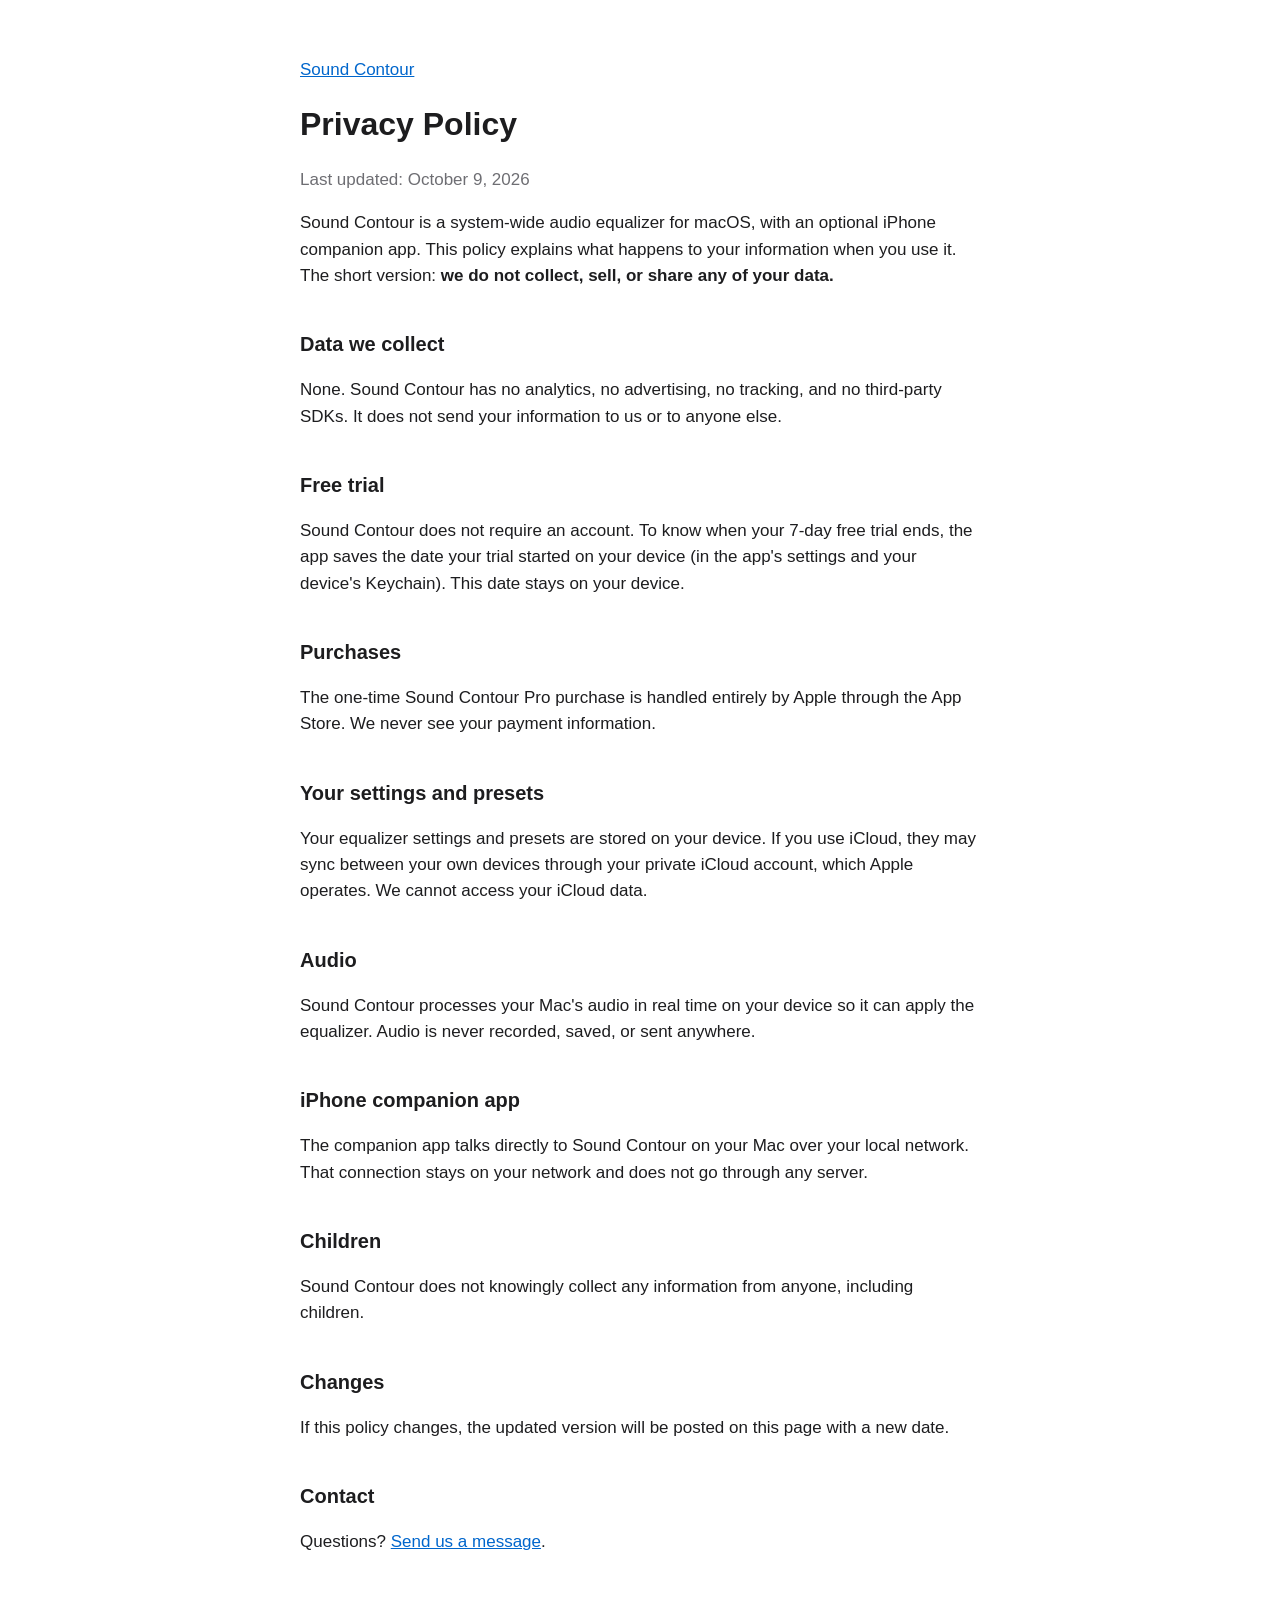
==== privacy.html @ 9fc978d5 "Add files via upload" ====
<!doctype html>
<html lang="en">
<head>
<meta charset="utf-8">
<meta name="viewport" content="width=device-width, initial-scale=1">
<title>Sound Contour – Privacy Policy</title>
<link rel="stylesheet" href="style.css">
</head>
<body>
<main>
<p><a href="index.html">Sound Contour</a></p>
<h1>Privacy Policy</h1>
<p class="muted">Last updated: October 9, 2026</p>

<p>Sound Contour is a system-wide audio equalizer for macOS, with an optional iPhone companion app. This policy explains what happens to your information when you use it. The short version: <strong>we do not collect, sell, or share any of your data.</strong></p>

<h2>Data we collect</h2>
<p>None. Sound Contour has no analytics, no advertising, no tracking, and no third-party SDKs. It does not send your information to us or to anyone else.</p>

<h2>Free trial</h2>
<p>Sound Contour does not require an account. To know when your 7-day free trial ends, the app saves the date your trial started on your device (in the app's settings and your device's Keychain). This date stays on your device.</p>

<h2>Purchases</h2>
<p>The one-time Sound Contour Pro purchase is handled entirely by Apple through the App Store. We never see your payment information.</p>

<h2>Your settings and presets</h2>
<p>Your equalizer settings and presets are stored on your device. If you use iCloud, they may sync between your own devices through your private iCloud account, which Apple operates. We cannot access your iCloud data.</p>

<h2>Audio</h2>
<p>Sound Contour processes your Mac's audio in real time on your device so it can apply the equalizer. Audio is never recorded, saved, or sent anywhere.</p>

<h2>iPhone companion app</h2>
<p>The companion app talks directly to Sound Contour on your Mac over your local network. That connection stays on your network and does not go through any server.</p>

<h2>Children</h2>
<p>Sound Contour does not knowingly collect any information from anyone, including children.</p>

<h2>Changes</h2>
<p>If this policy changes, the updated version will be posted on this page with a new date.</p>

<h2>Contact</h2>
<p>Questions? <a href="https://github.com/SpiritOfJinn/soundcontour-site/issues/new">Send us a message</a>.</p>
</main>
</body>
</html>
---- style.css ----
:root { color-scheme: light dark; --fg:#1d1d1f; --muted:#6e6e73; --bg:#ffffff; --link:#0066cc; }
@media (prefers-color-scheme: dark) { :root { --fg:#f5f5f7; --muted:#a1a1a6; --bg:#111113; --link:#4da3ff; } }
body { margin:0; background:var(--bg); color:var(--fg); font:17px/1.55 -apple-system, BlinkMacSystemFont, "Helvetica Neue", Arial, sans-serif; }
main { max-width:680px; margin:0 auto; padding:40px 16px 64px; }
h1 { font-size:2rem; margin:.2em 0 .4em; }
h2 { font-size:1.25rem; margin-top:2em; }
h3 { font-size:1.05rem; margin-bottom:.2em; }
a { color:var(--link); }
.muted { color:var(--muted); }
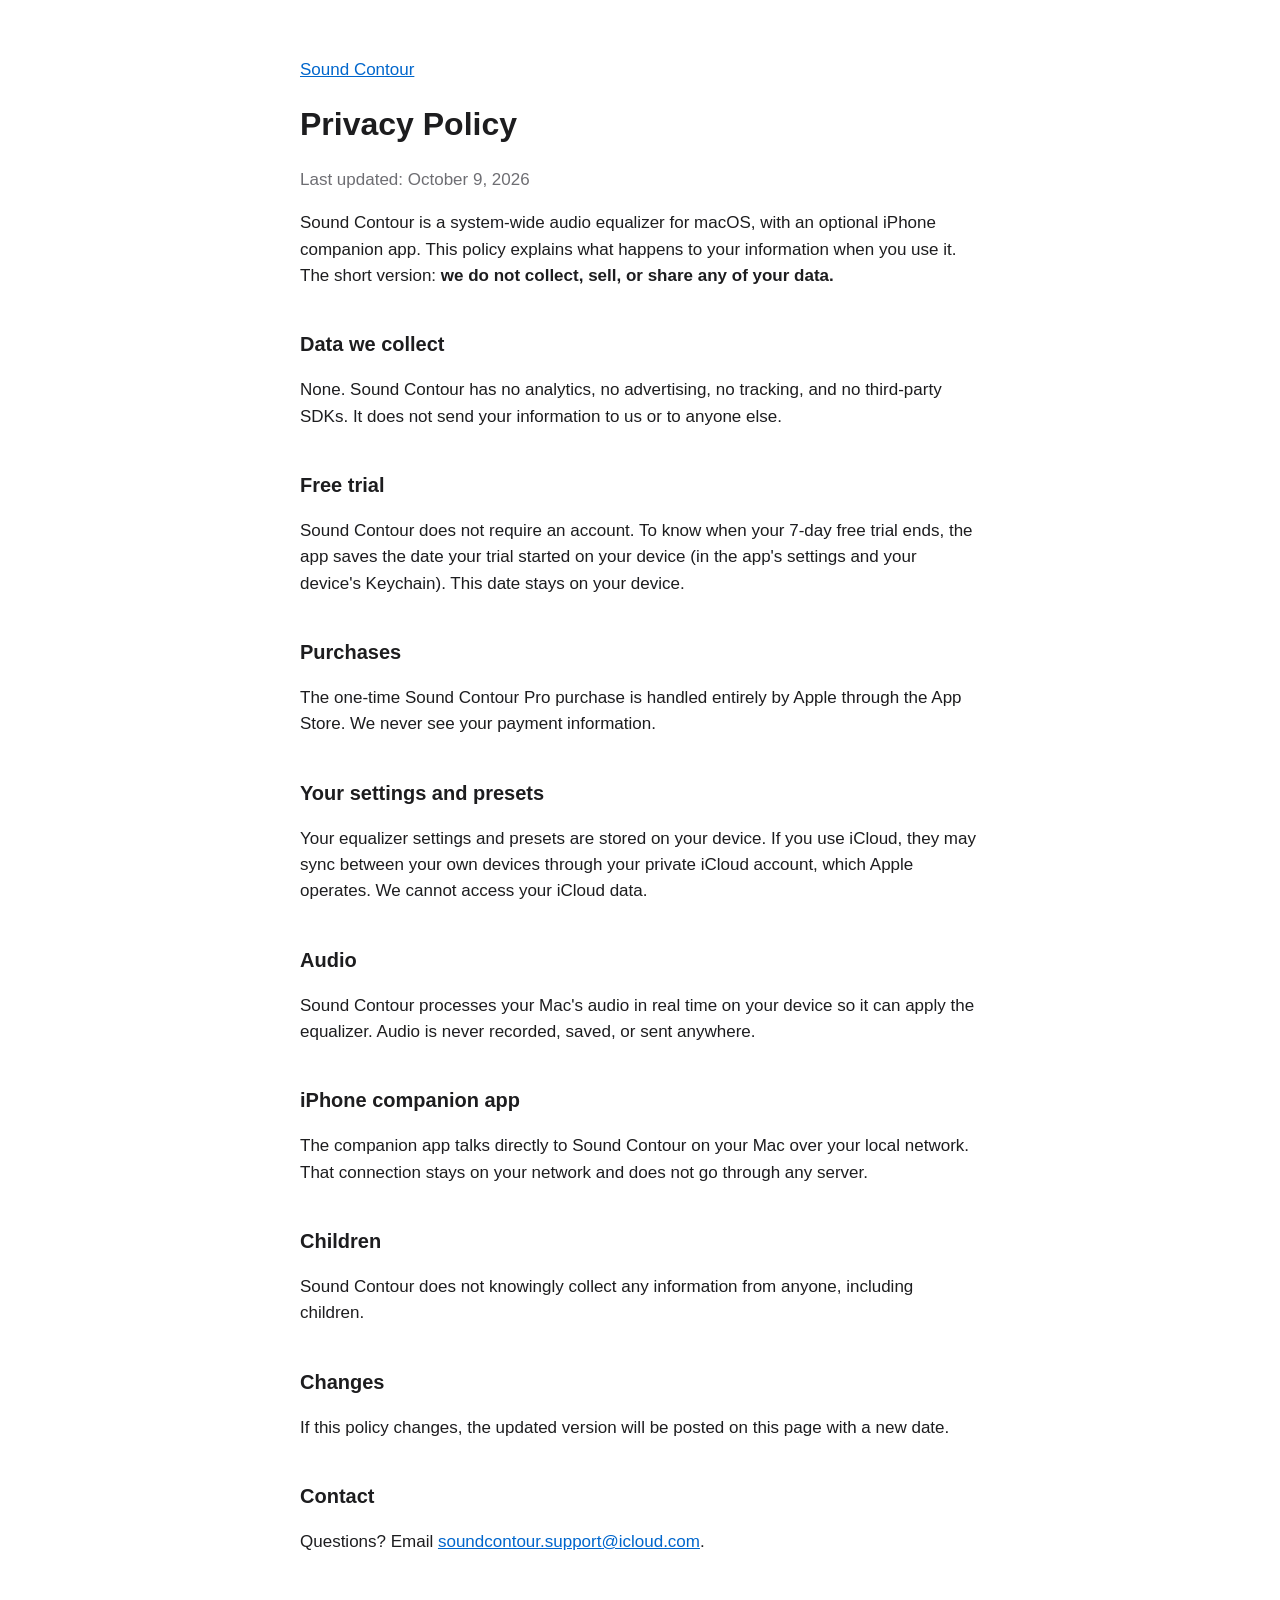
==== commit c90ccb46: "Add files via upload" ====
--- a/privacy.html
+++ b/privacy.html
@@ -39,7 +39,7 @@
 <p>If this policy changes, the updated version will be posted on this page with a new date.</p>
 
 <h2>Contact</h2>
-<p>Questions? <a href="https://github.com/SpiritOfJinn/soundcontour-site/issues/new">Send us a message</a>.</p>
+<p>Questions? Email <a href="mailto:soundcontour.support@icloud.com">soundcontour.support@icloud.com</a>.</p>
 </main>
 </body>
 </html>
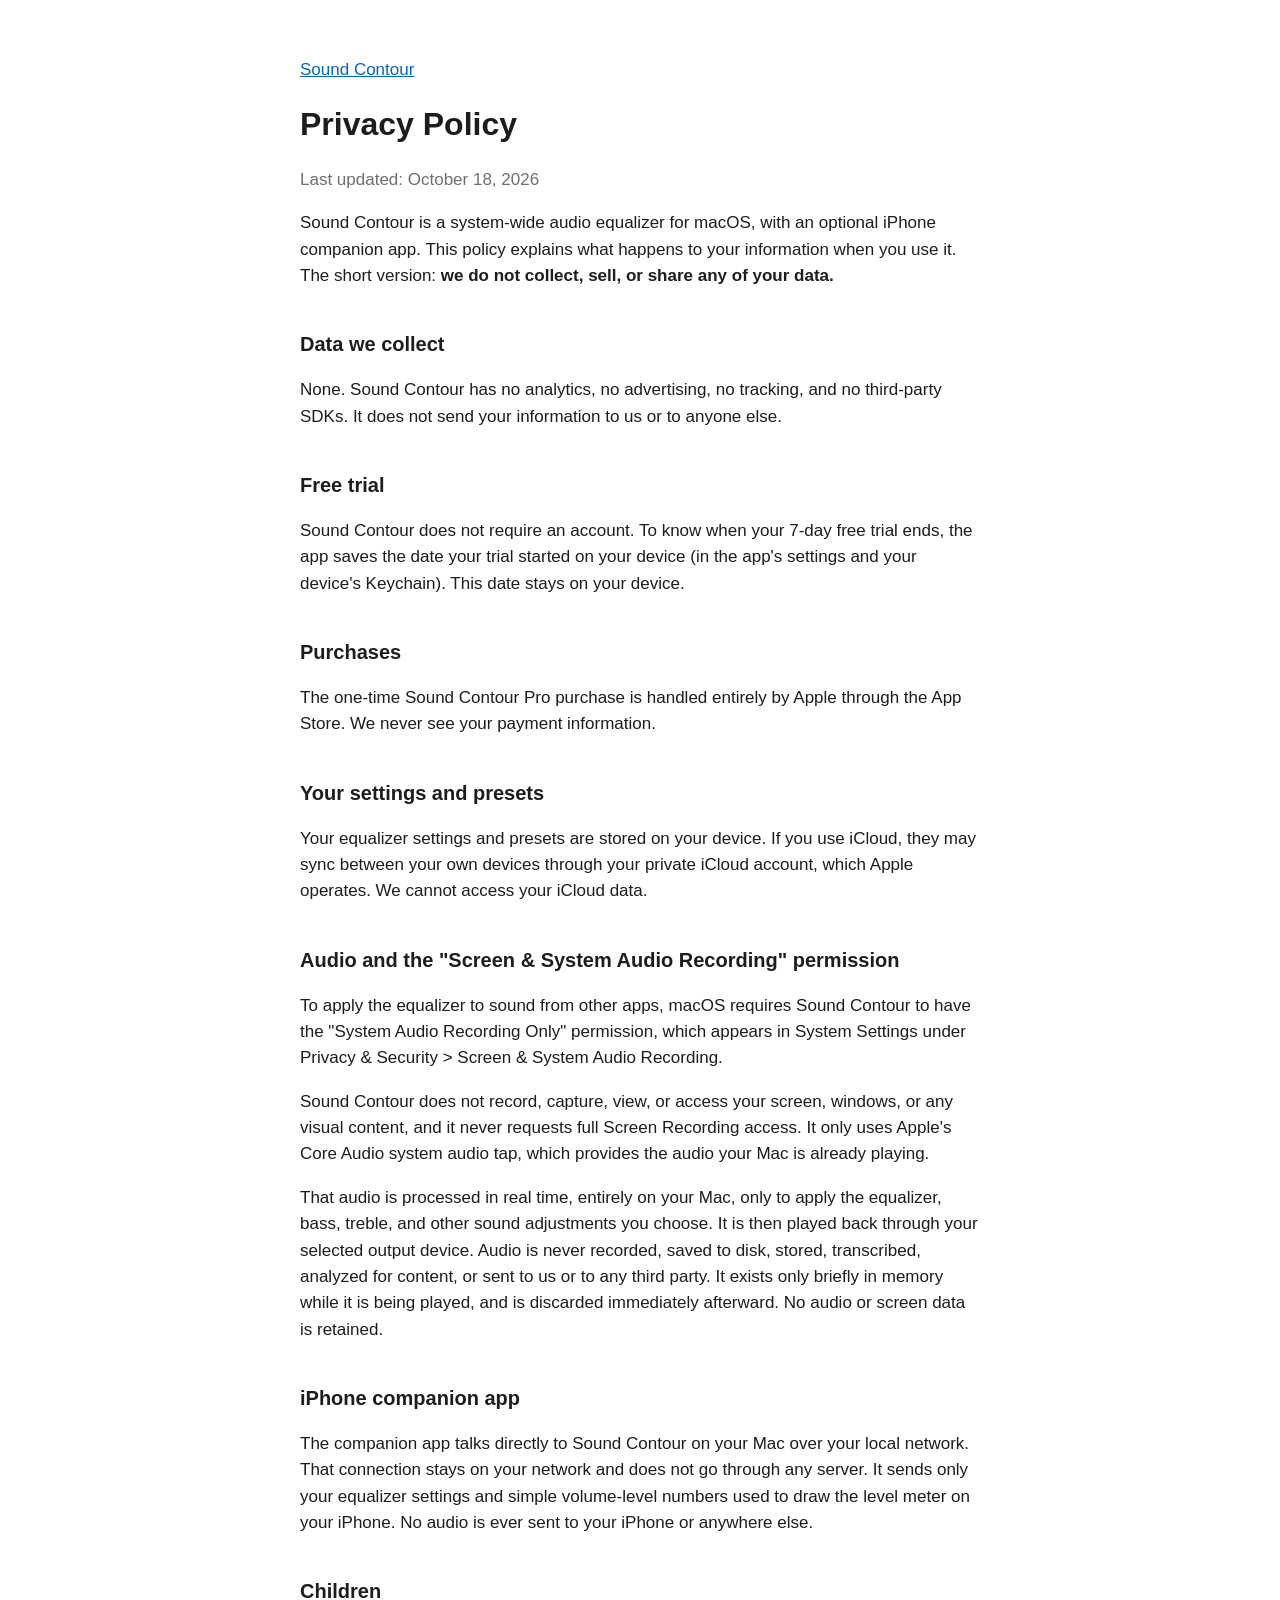
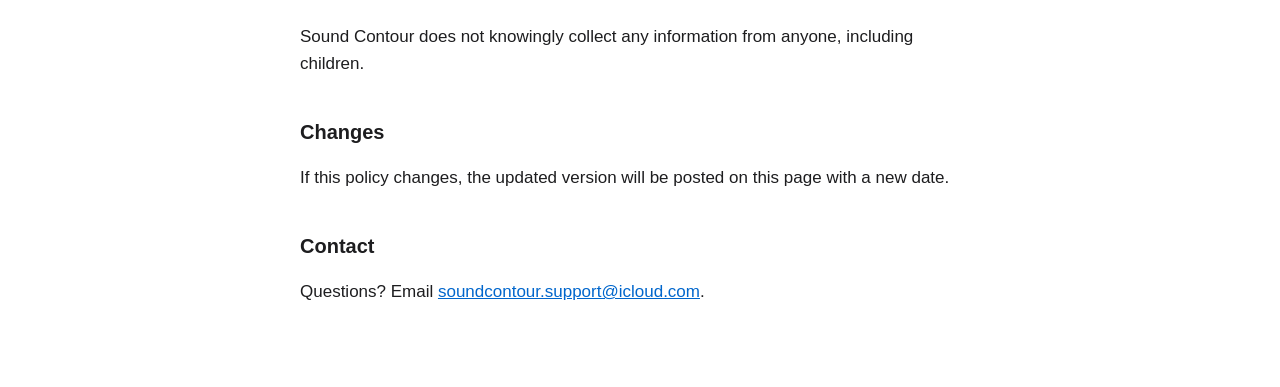
==== commit c3f330d8: "Privacy policy: clarify system audio permission (no screen recording)" ====
--- a/privacy.html
+++ b/privacy.html
@@ -10,7 +10,7 @@
 <main>
 <p><a href="index.html">Sound Contour</a></p>
 <h1>Privacy Policy</h1>
-<p class="muted">Last updated: October 9, 2026</p>
+<p class="muted">Last updated: October 18, 2026</p>
 
 <p>Sound Contour is a system-wide audio equalizer for macOS, with an optional iPhone companion app. This policy explains what happens to your information when you use it. The short version: <strong>we do not collect, sell, or share any of your data.</strong></p>
 
@@ -26,11 +26,13 @@
 <h2>Your settings and presets</h2>
 <p>Your equalizer settings and presets are stored on your device. If you use iCloud, they may sync between your own devices through your private iCloud account, which Apple operates. We cannot access your iCloud data.</p>
 
-<h2>Audio</h2>
-<p>Sound Contour processes your Mac's audio in real time on your device so it can apply the equalizer. Audio is never recorded, saved, or sent anywhere.</p>
+<h2>Audio and the "Screen &amp; System Audio Recording" permission</h2>
+<p>To apply the equalizer to sound from other apps, macOS requires Sound Contour to have the "System Audio Recording Only" permission, which appears in System Settings under Privacy &amp; Security &gt; Screen &amp; System Audio Recording.</p>
+<p>Sound Contour does not record, capture, view, or access your screen, windows, or any visual content, and it never requests full Screen Recording access. It only uses Apple's Core Audio system audio tap, which provides the audio your Mac is already playing.</p>
+<p>That audio is processed in real time, entirely on your Mac, only to apply the equalizer, bass, treble, and other sound adjustments you choose. It is then played back through your selected output device. Audio is never recorded, saved to disk, stored, transcribed, analyzed for content, or sent to us or to any third party. It exists only briefly in memory while it is being played, and is discarded immediately afterward. No audio or screen data is retained.</p>
 
 <h2>iPhone companion app</h2>
-<p>The companion app talks directly to Sound Contour on your Mac over your local network. That connection stays on your network and does not go through any server.</p>
+<p>The companion app talks directly to Sound Contour on your Mac over your local network. That connection stays on your network and does not go through any server. It sends only your equalizer settings and simple volume-level numbers used to draw the level meter on your iPhone. No audio is ever sent to your iPhone or anywhere else.</p>
 
 <h2>Children</h2>
 <p>Sound Contour does not knowingly collect any information from anyone, including children.</p>
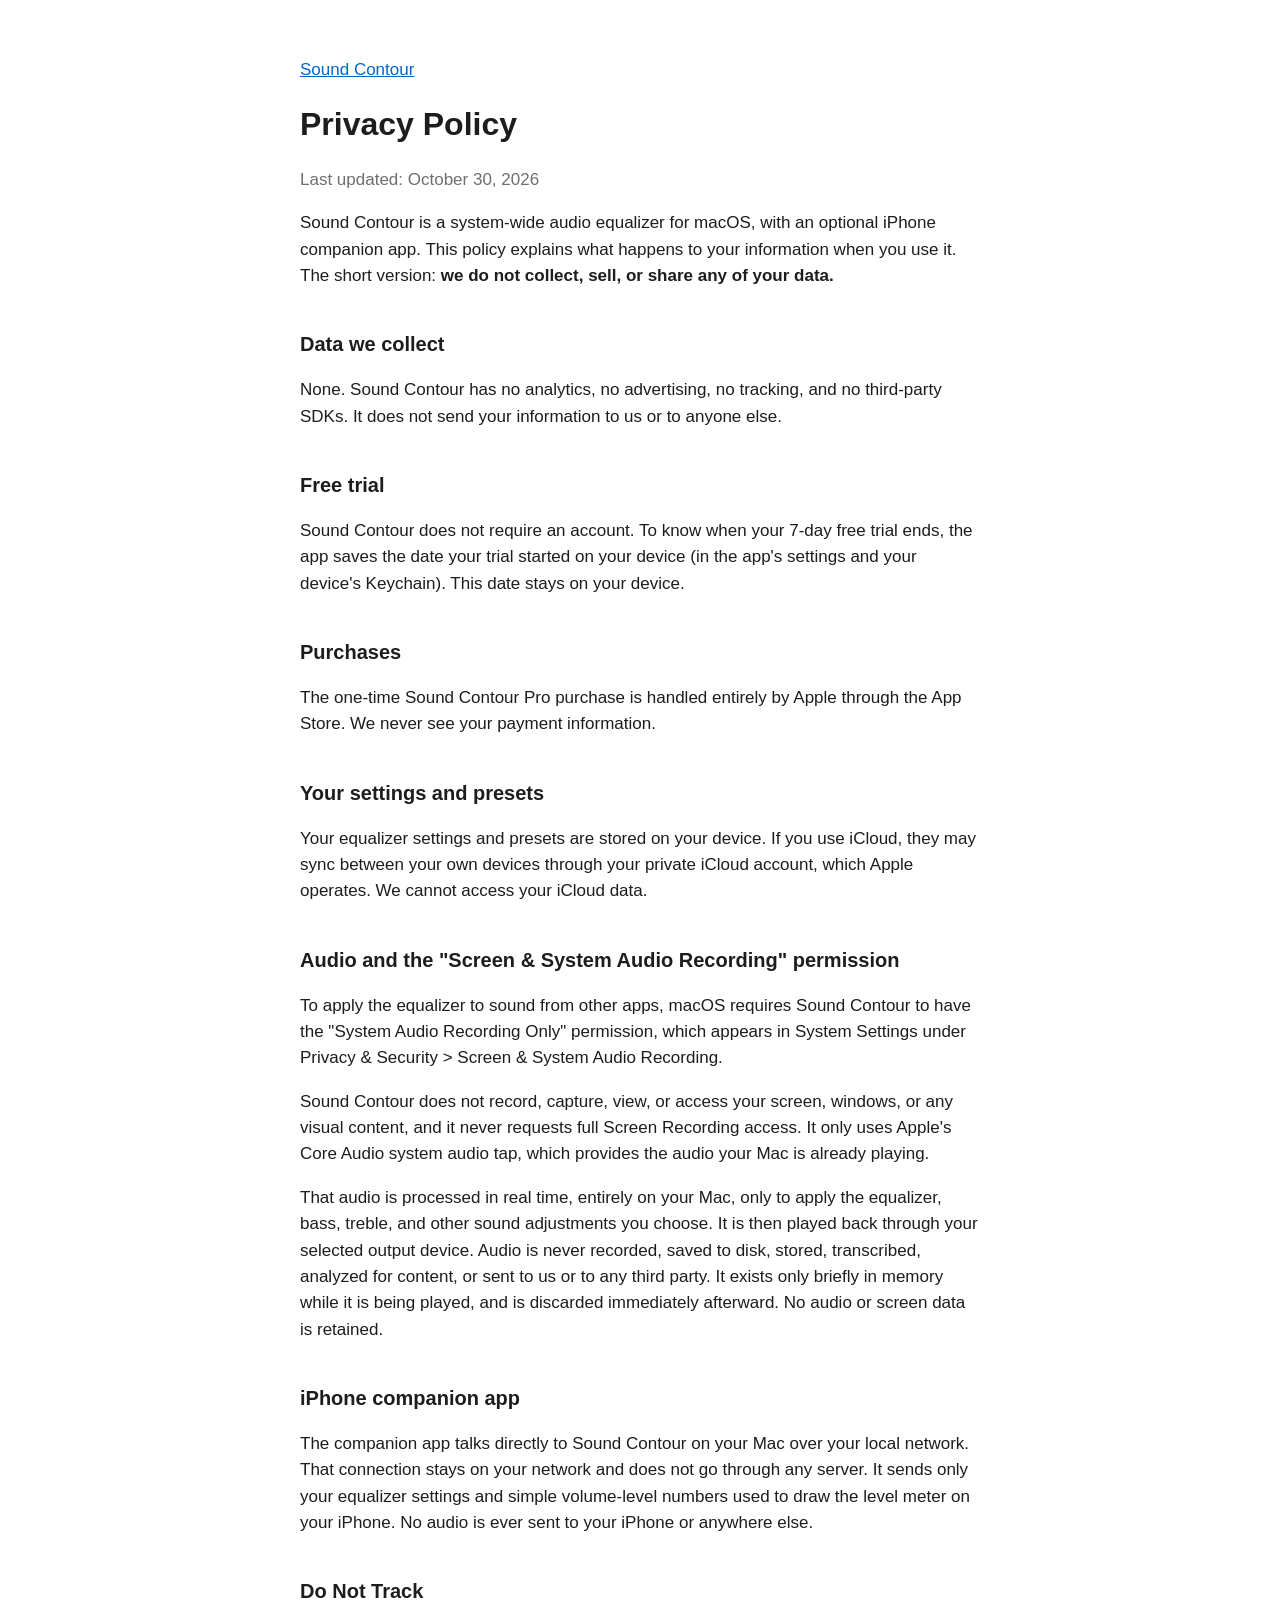
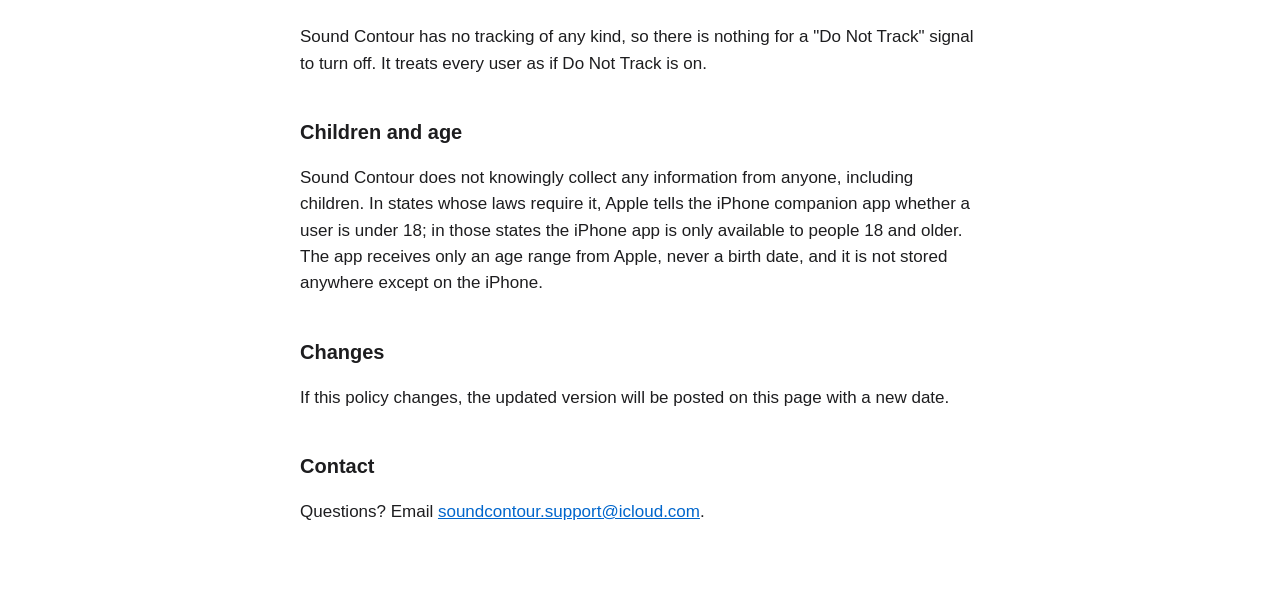
==== commit 287d11d6: "Privacy policy: Do Not Track statement; iPhone app 18+ in age-law states Updated the last updated da" ====
--- a/privacy.html
+++ b/privacy.html
@@ -10,7 +10,7 @@
 <main>
 <p><a href="index.html">Sound Contour</a></p>
 <h1>Privacy Policy</h1>
-<p class="muted">Last updated: October 18, 2026</p>
+<p class="muted">Last updated: October 30, 2026</p>
 
 <p>Sound Contour is a system-wide audio equalizer for macOS, with an optional iPhone companion app. This policy explains what happens to your information when you use it. The short version: <strong>we do not collect, sell, or share any of your data.</strong></p>
 
@@ -34,8 +34,11 @@
 <h2>iPhone companion app</h2>
 <p>The companion app talks directly to Sound Contour on your Mac over your local network. That connection stays on your network and does not go through any server. It sends only your equalizer settings and simple volume-level numbers used to draw the level meter on your iPhone. No audio is ever sent to your iPhone or anywhere else.</p>
 
-<h2>Children</h2>
-<p>Sound Contour does not knowingly collect any information from anyone, including children.</p>
+<h2>Do Not Track</h2>
+<p>Sound Contour has no tracking of any kind, so there is nothing for a "Do Not Track" signal to turn off. It treats every user as if Do Not Track is on.</p>
+
+<h2>Children and age</h2>
+<p>Sound Contour does not knowingly collect any information from anyone, including children. In states whose laws require it, Apple tells the iPhone companion app whether a user is under 18; in those states the iPhone app is only available to people 18 and older. The app receives only an age range from Apple, never a birth date, and it is not stored anywhere except on the iPhone.</p>
 
 <h2>Changes</h2>
 <p>If this policy changes, the updated version will be posted on this page with a new date.</p>
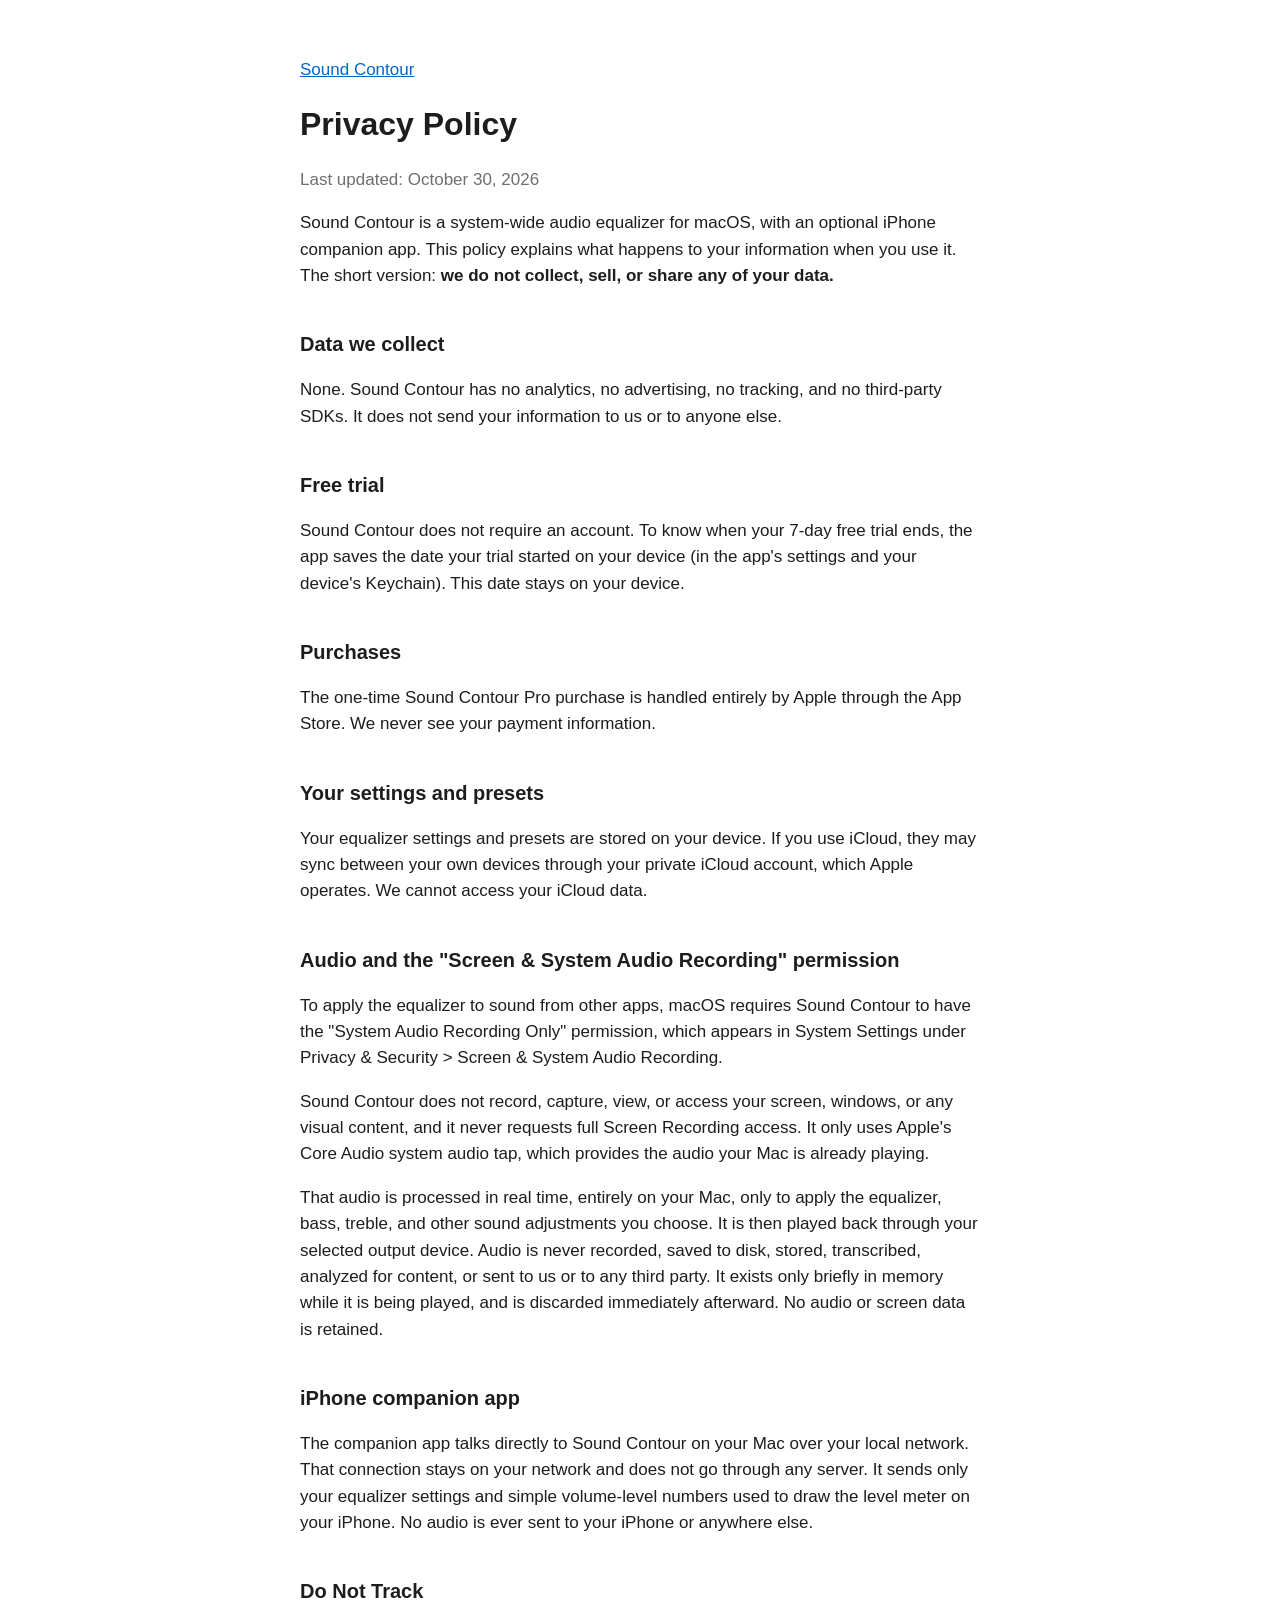
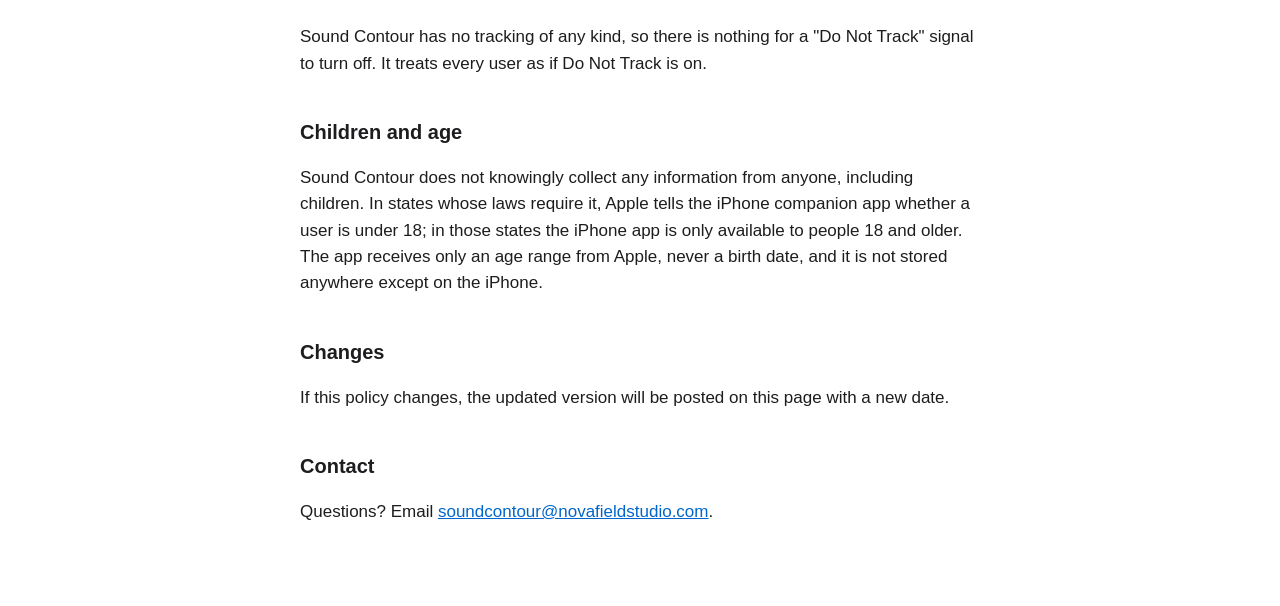
==== commit 231c2767: "Update support email address in privacy.html" ====
--- a/privacy.html
+++ b/privacy.html
@@ -44,7 +44,7 @@
 <p>If this policy changes, the updated version will be posted on this page with a new date.</p>
 
 <h2>Contact</h2>
-<p>Questions? Email <a href="mailto:soundcontour.support@icloud.com">soundcontour.support@icloud.com</a>.</p>
+<p>Questions? Email <a href="mailto:soundcontour@novafieldstudio.com">soundcontour@novafieldstudio.com</a>.</p>
 </main>
 </body>
 </html>
